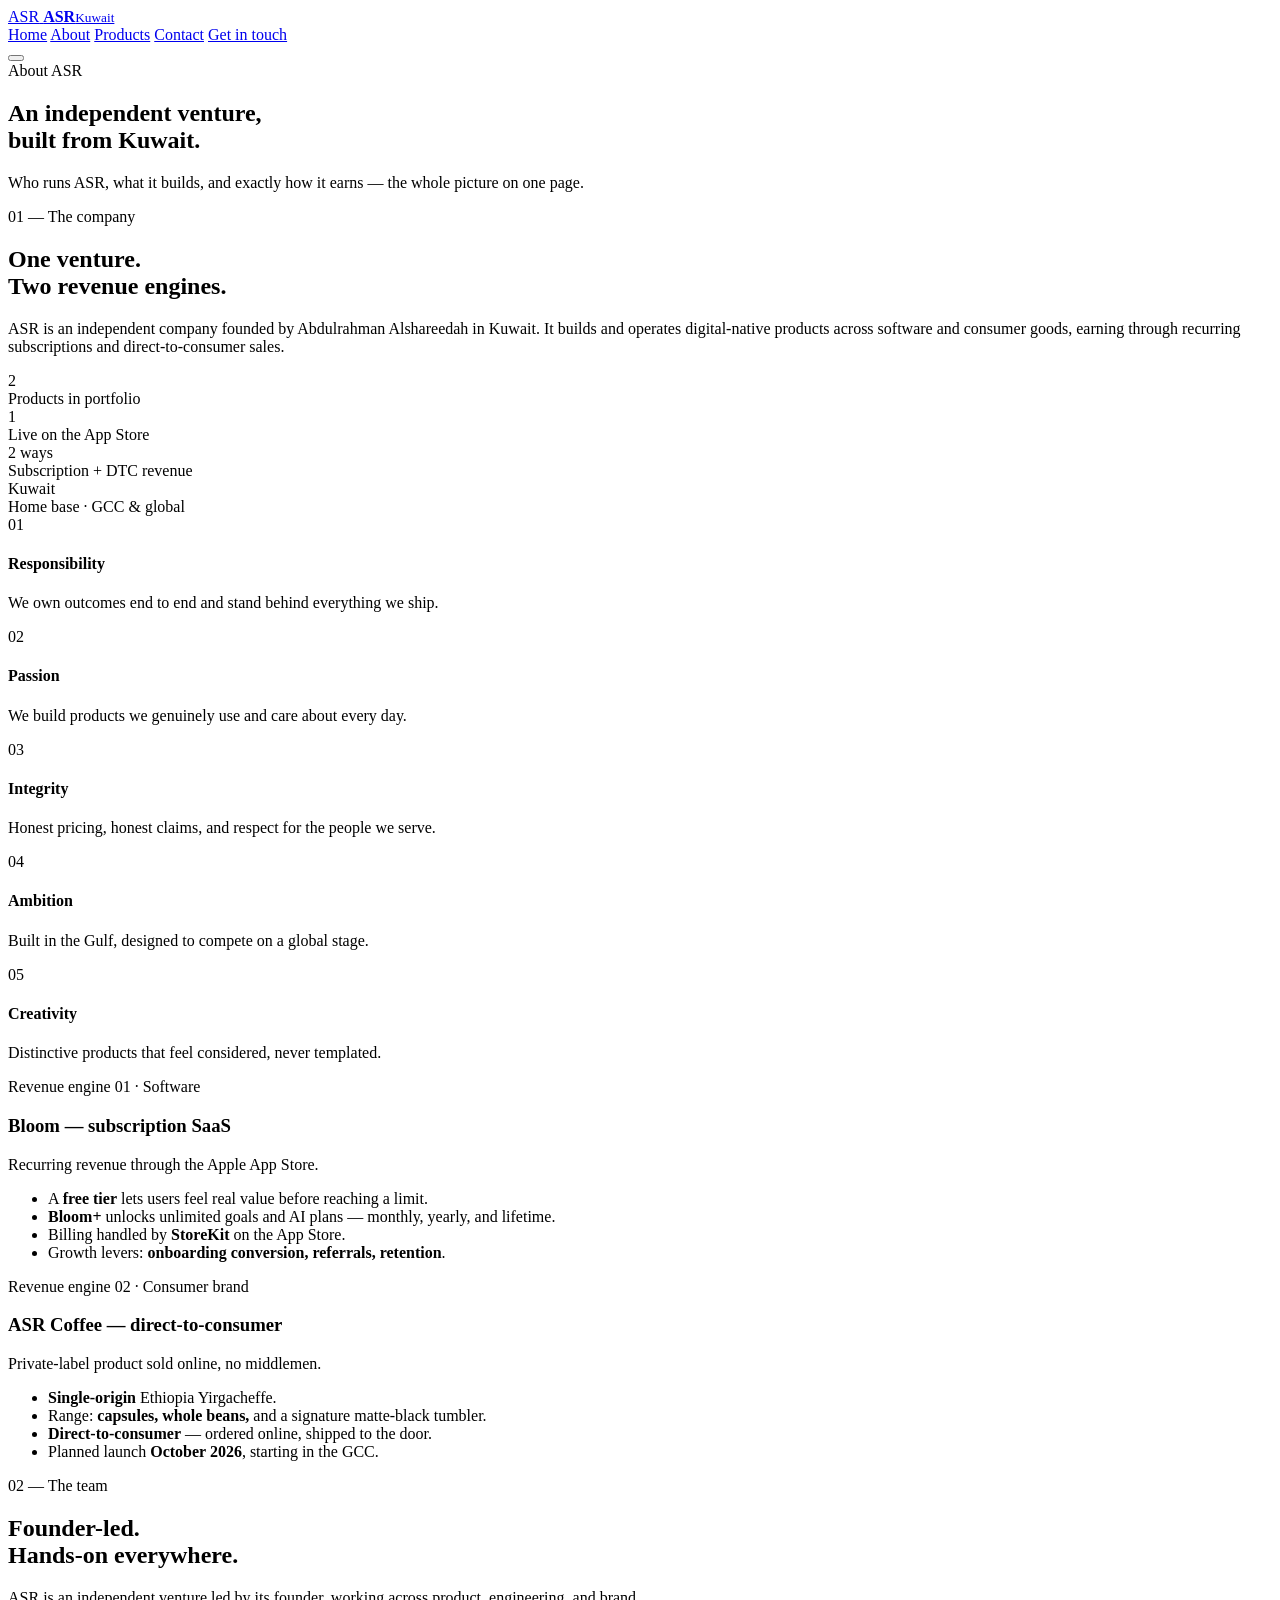
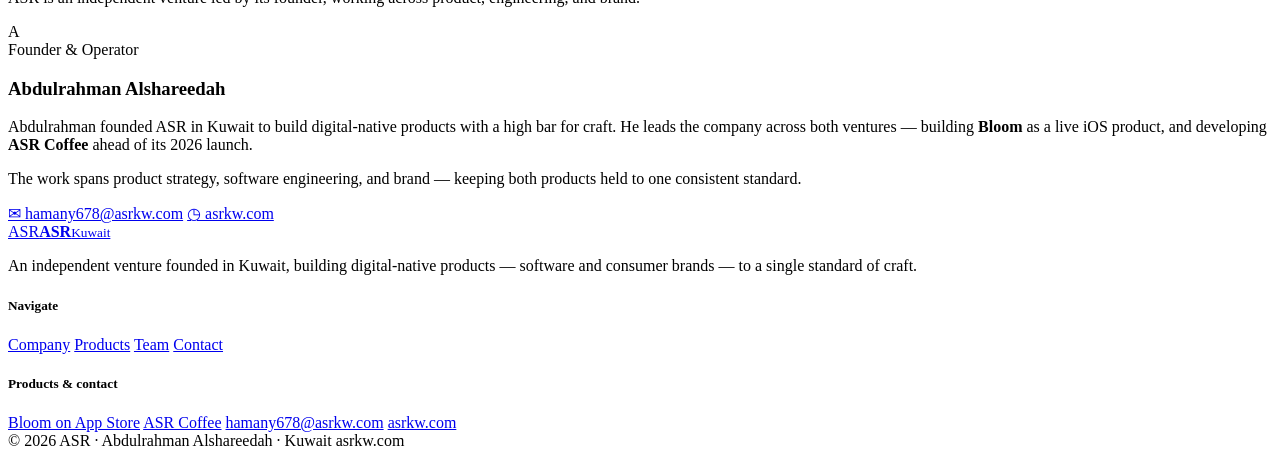
==== about.html @ 15bb542c "Add files via upload" ====
<!DOCTYPE html>
<html lang="en">
<head>
<meta charset="UTF-8" />
<meta name="viewport" content="width=device-width, initial-scale=1.0" />
<title>About ASR — Company, business model and team</title>
<meta name="description" content="ASR is an independent company founded by Abdulrahman Alshareedah in Kuwait, earning through subscription software and direct-to-consumer sales. Meet the founder and see how the business works." />
<meta name="author" content="Abdulrahman Alshareedah" />

<meta property="og:type" content="website" />
<meta property="og:site_name" content="ASR" />
<meta property="og:title" content="About ASR — Company, business model and team" />
<meta property="og:description" content="ASR is an independent company founded by Abdulrahman Alshareedah in Kuwait, earning through subscription software and direct-to-consumer sales. Meet the founder and see how the business works." />
<meta property="og:url" content="https://asrkw.com/about" />
<link rel="canonical" href="https://asrkw.com/about" />

<link rel="preconnect" href="https://fonts.googleapis.com" />
<link rel="preconnect" href="https://fonts.gstatic.com" crossorigin />
<link href="https://fonts.googleapis.com/css2?family=Fraunces:ital,opsz,wght@0,9..144,300;0,9..144,400;0,9..144,500;0,9..144,600;1,9..144,300;1,9..144,400&family=Hanken+Grotesk:wght@400;500;600;700&family=Space+Mono:wght@400;700&display=swap" rel="stylesheet" />
<link rel="stylesheet" href="/assets/css/site.css" />
<script type="application/ld+json">
{
  "@context": "https://schema.org",
  "@type": "Organization",
  "name": "ASR",
  "url": "https://asrkw.com",
  "email": "hamany678@asrkw.com",
  "description": "An independent Kuwait-based venture building and operating digital-native products: Bloom, an AI-powered goal-tracking iOS app sold by subscription, and ASR Coffee, a single-origin private-label coffee brand sold direct to consumer.",
  "address": {
    "@type": "PostalAddress",
    "addressCountry": "KW"
  },
  "founder": {
    "@type": "Person",
    "name": "Abdulrahman Alshareedah",
    "jobTitle": "Founder & Operator"
  },
  "makesOffer": [
    {
      "@type": "Offer",
      "itemOffered": {
        "@type": "SoftwareApplication",
        "name": "Bloom",
        "applicationCategory": "LifestyleApplication",
        "operatingSystem": "iOS",
        "url": "https://apps.apple.com/app/id6757602403"
      }
    },
    {
      "@type": "Offer",
      "itemOffered": {
        "@type": "Product",
        "name": "ASR Coffee",
        "description": "Single-origin Ethiopia Yirgacheffe capsules, whole beans and a signature tumbler. Launching October 2026."
      }
    }
  ]
}
</script>
</head>
<body>
<div class="progress" id="progress" aria-hidden="true"></div>
<header class="nav" id="nav">
  <div class="wrap nav-inner">
    <a href="/" class="brand" aria-label="ASR home">
      <span class="mark">ASR</span>
      <span class="word"><b>ASR</b><small>Kuwait</small></span>
    </a>
    <nav class="links" id="navlinks" aria-label="Primary">
      <a href="/">Home</a>
      <a href="/about" aria-current="page">About</a>
      <a href="/products">Products</a>
      <a href="/contact">Contact</a>
      <a href="/contact" class="btn btn-dark">Get in touch</a>
    </nav>
    <button class="nav-toggle" id="navToggle" aria-label="Toggle menu" aria-expanded="false" aria-controls="navlinks"><span></span></button>
  </div>
</header>
<main id="top">

<section class="section">
  <div class="wrap">
    <div class="section-head">
      <div class="col-left">
        <span class="idx">About ASR</span>
        <h2>An independent venture,<br/>built from Kuwait.</h2>
      </div>
      <p class="lead">Who runs ASR, what it builds, and exactly how it earns — the whole picture on one page.</p>
    </div>
  </div>
</section>
<section class="section" id="company">
  <div class="wrap">
    <div class="section-head">
      <div class="col-left">
        <span class="idx">01 — The company</span>
        <h2>One venture.<br/>Two revenue engines.</h2>
      </div>
      <p class="lead">
        ASR is an independent company founded by Abdulrahman Alshareedah in Kuwait.
        It builds and operates digital-native products across software and consumer
        goods, earning through recurring subscriptions and direct-to-consumer sales.
      </p>
    </div>

    <!-- stats -->
    <div class="stat-row">
      <div class="stat reveal"><div class="n">2</div><div class="k">Products in portfolio</div></div>
      <div class="stat reveal d1"><div class="n">1</div><div class="k">Live on the App Store</div></div>
      <div class="stat reveal d2"><div class="n">2&nbsp;ways</div><div class="k">Subscription + DTC revenue</div></div>
      <div class="stat reveal d3"><div class="n">Kuwait</div><div class="k">Home base · GCC &amp; global</div></div>
    </div>

    <!-- values -->
    <div class="values">
      <div class="value reveal"><span class="vn">01</span><h4>Responsibility</h4><p>We own outcomes end to end and stand behind everything we ship.</p></div>
      <div class="value reveal"><span class="vn">02</span><h4>Passion</h4><p>We build products we genuinely use and care about every day.</p></div>
      <div class="value reveal"><span class="vn">03</span><h4>Integrity</h4><p>Honest pricing, honest claims, and respect for the people we serve.</p></div>
      <div class="value reveal"><span class="vn">04</span><h4>Ambition</h4><p>Built in the Gulf, designed to compete on a global stage.</p></div>
      <div class="value reveal"><span class="vn">05</span><h4>Creativity</h4><p>Distinctive products that feel considered, never templated.</p></div>
    </div>

    <!-- business model -->
    <div class="model">
      <div class="model-card reveal">
        <span class="label badge">Revenue engine 01 · Software</span>
        <h3>Bloom — subscription SaaS</h3>
        <p class="tagline">Recurring revenue through the Apple App Store.</p>
        <ul>
          <li><span>A <b>free tier</b> lets users feel real value before reaching a limit.</span></li>
          <li><span><b>Bloom+</b> unlocks unlimited goals and AI plans — monthly, yearly, and lifetime.</span></li>
          <li><span>Billing handled by <b>StoreKit</b> on the App Store.</span></li>
          <li><span>Growth levers: <b>onboarding conversion, referrals, retention</b>.</span></li>
        </ul>
      </div>
      <div class="model-card coffee reveal d1">
        <span class="label badge">Revenue engine 02 · Consumer brand</span>
        <h3>ASR Coffee — direct-to-consumer</h3>
        <p class="tagline">Private-label product sold online, no middlemen.</p>
        <ul>
          <li><span><b>Single-origin</b> Ethiopia Yirgacheffe.</span></li>
          <li><span>Range: <b>capsules, whole beans,</b> and a signature matte-black tumbler.</span></li>
          <li><span><b>Direct-to-consumer</b> — ordered online, shipped to the door.</span></li>
          <li><span>Planned launch <b>October 2026</b>, starting in the GCC.</span></li>
        </ul>
      </div>
    </div>
  </div>
</section>
<section class="section" id="team">
  <div class="wrap">
    <div class="section-head">
      <div class="col-left">
        <span class="idx">02 — The team</span>
        <h2>Founder-led.<br/>Hands-on everywhere.</h2>
      </div>
      <p class="lead">ASR is an independent venture led by its founder, working across product, engineering, and brand.</p>
    </div>

    <div class="founder reveal d1">
      <!-- IMAGE PLACEHOLDER: <img src="assets/founder.jpg" alt="Abdulrahman Alshareedah" /> -->
      <div class="portrait" aria-hidden="true">A</div>
      <div>
        <div class="role label">Founder &amp; Operator</div>
        <h3>Abdulrahman Alshareedah</h3>
        <p>Abdulrahman founded ASR in Kuwait to build digital-native products with a high bar for craft. He leads the company across both ventures — building <strong>Bloom</strong> as a live iOS product, and developing <strong>ASR Coffee</strong> ahead of its 2026 launch.</p>
        <p>The work spans product strategy, software engineering, and brand — keeping both products held to one consistent standard.</p>
        <div class="links">
          <a class="chip" href="mailto:hamany678@asrkw.com">✉ hamany678@asrkw.com</a>
          <a class="chip" href="https://asrkw.com" target="_blank" rel="noopener">◷ asrkw.com</a>
        </div>
      </div>
    </div>
  </div>
</section>

</main>
<footer>
  <div class="wrap">
    <div class="foot-top">
      <div>
        <a href="/" class="brand" aria-label="ASR home"><span class="mark">ASR</span><span class="word"><b>ASR</b><small>Kuwait</small></span></a>
        <p class="blurb">An independent venture founded in Kuwait, building digital-native products — software and consumer brands — to a single standard of craft.</p>
      </div>
      <div class="foot-col">
        <h5>Navigate</h5>
        <a href="/about">Company</a>
        <a href="/products">Products</a>
        <a href="/about#team">Team</a>
        <a href="/contact">Contact</a>
      </div>
      <div class="foot-col">
        <h5>Products &amp; contact</h5>
        <a href="https://apps.apple.com/app/id6757602403" target="_blank" rel="noopener">Bloom on App Store</a>
        <a href="/products#coffee">ASR Coffee</a>
        <a href="mailto:hamany678@asrkw.com">hamany678@asrkw.com</a>
        <a href="https://asrkw.com" target="_blank" rel="noopener">asrkw.com</a>
      </div>
    </div>
    <div class="foot-bottom">
      <span>© <span id="year">2026</span> ASR · Abdulrahman Alshareedah · Kuwait</span>
      <span>asrkw.com</span>
    </div>
  </div>
</footer>

<script src="/assets/js/site.js" defer></script>
</body>
</html>
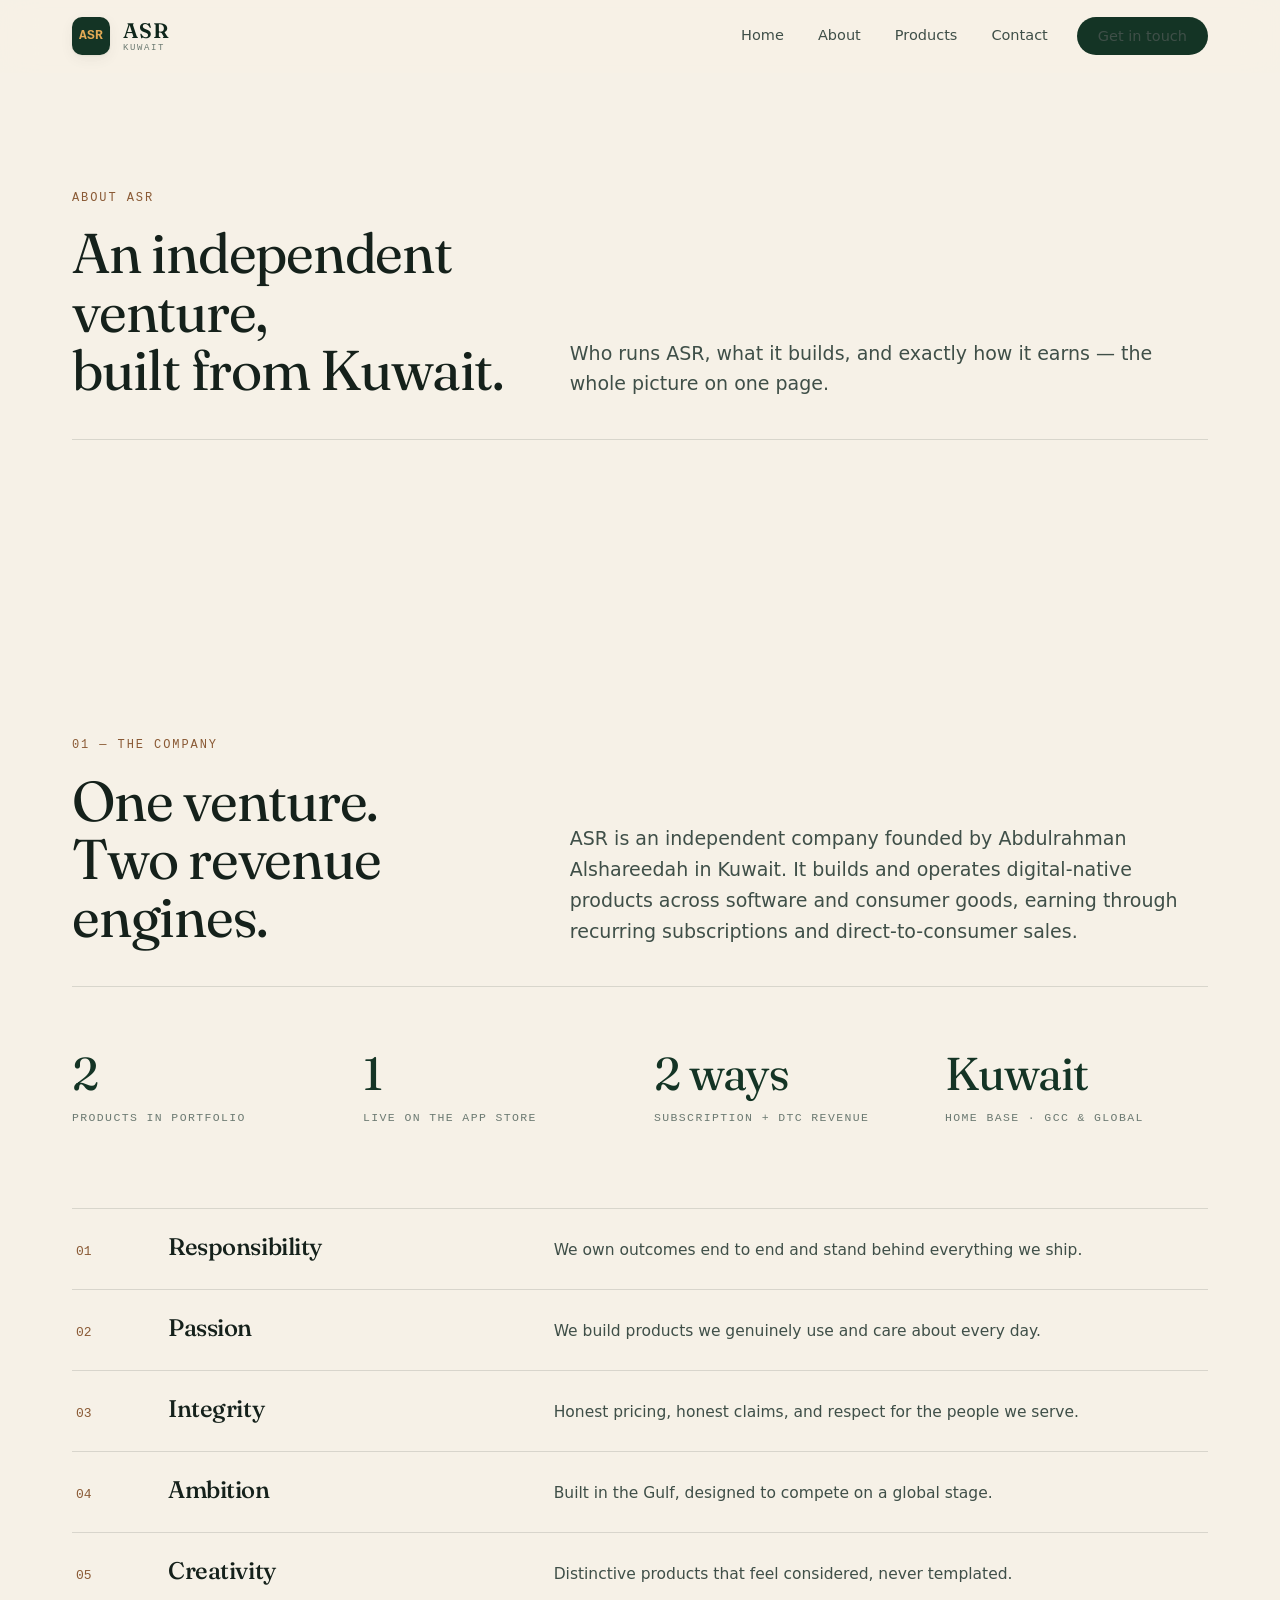
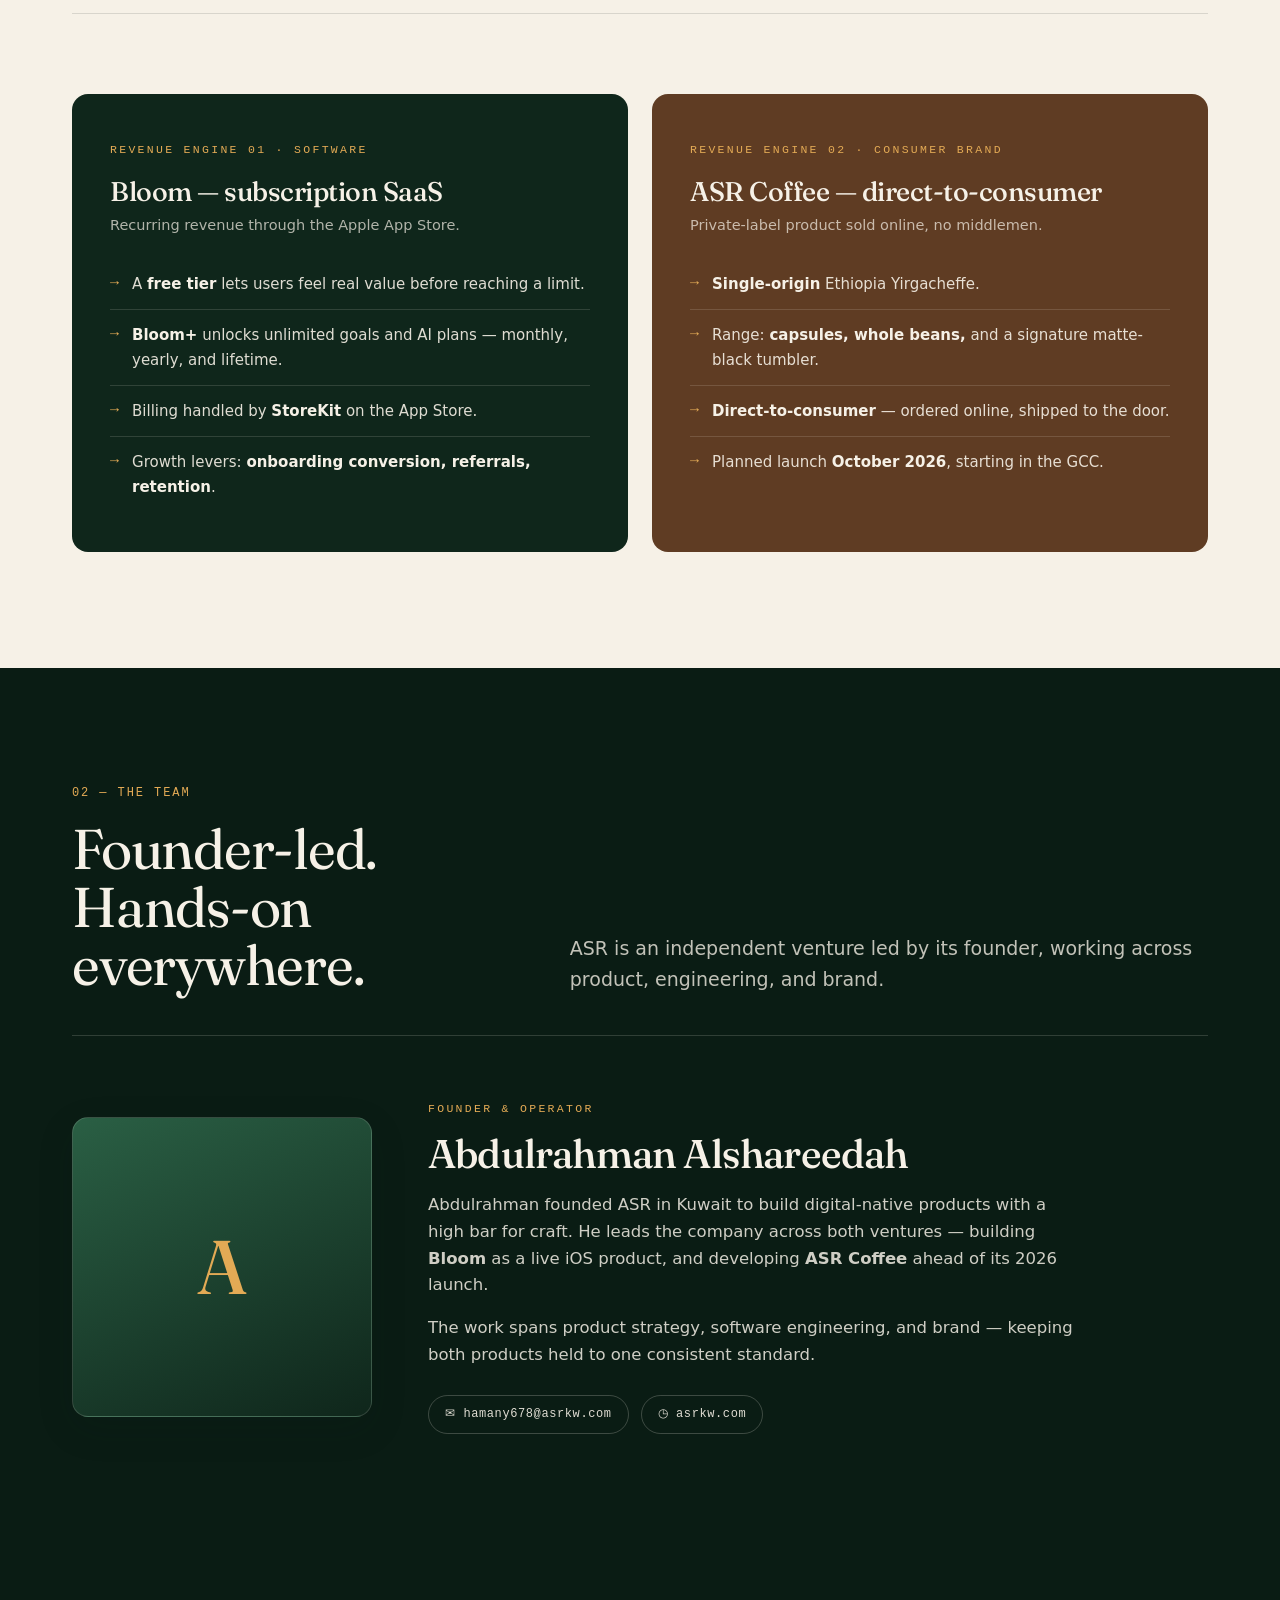
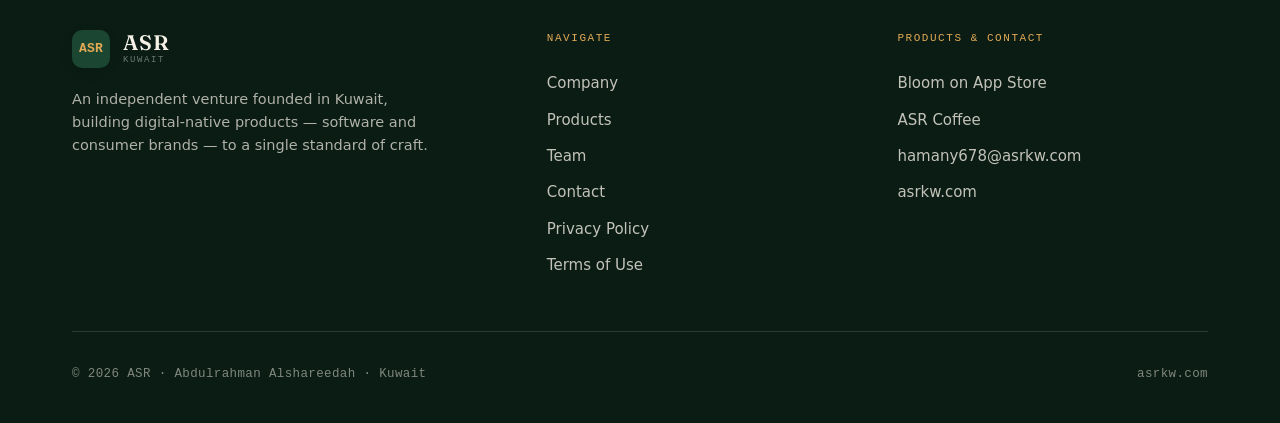
==== commit fad3a05b: "Fix and extend company site; host on Firebase - Move site.css/site.js into assets/ (pages referenced" ====
--- a/about.html
+++ b/about.html
@@ -188,6 +188,8 @@
         <a href="/products">Products</a>
         <a href="/about#team">Team</a>
         <a href="/contact">Contact</a>
+        <a href="/privacy">Privacy Policy</a>
+        <a href="/terms">Terms of Use</a>
       </div>
       <div class="foot-col">
         <h5>Products &amp; contact</h5>
--- a/assets/css/site.css
+++ b/assets/css/site.css
@@ -0,0 +1,451 @@
+  /* ============================================================
+     ASR — design tokens
+     Deep evergreen world · warm off-white paper · coffee-umber + amber
+     ============================================================ */
+  :root {
+    --evergreen-900: #0a1c14;
+    --evergreen-800: #0f261b;
+    --evergreen-700: #143425;
+    --evergreen-600: #1b4632;
+    --evergreen-500: #2a5f44;
+    --evergreen-400: #4a8466;
+
+    --paper:        #f6f1e7;
+    --paper-soft:   #efe7d7;
+    --paper-card:   #fffdf7;
+
+    --umber:        #5f3c23;
+    --umber-soft:   #8a5a35;
+    --amber:        #cf8a2a;
+    --amber-soft:   #e3aa55;
+
+    --ink:          #15211b;
+    --ink-soft:     #3f4f48;
+    --ink-faint:    #6c7a72;
+
+    --line:         rgba(21, 33, 27, 0.13);
+    --line-soft:    rgba(21, 33, 27, 0.08);
+    --line-strong:  rgba(21, 33, 27, 0.22);
+
+    --serif: "Fraunces", Georgia, "Times New Roman", serif;
+    --sans:  "Hanken Grotesk", system-ui, -apple-system, "Segoe UI", sans-serif;
+    --mono:  "Space Mono", ui-monospace, "SF Mono", Menlo, monospace;
+
+    --shadow-sm: 0 1px 2px rgba(10, 28, 20, 0.05), 0 4px 14px rgba(10, 28, 20, 0.06);
+    --shadow-md: 0 12px 36px rgba(10, 28, 20, 0.13);
+    --shadow-lg: 0 30px 70px rgba(10, 28, 20, 0.24);
+
+    --radius: 16px;
+    --radius-sm: 11px;
+    --maxw: 1200px;
+    --ease: cubic-bezier(0.16, 1, 0.3, 1);
+  }
+
+  * { box-sizing: border-box; }
+
+  html { scroll-behavior: smooth; -webkit-text-size-adjust: 100%; scroll-padding-top: 84px; }
+  @media (prefers-reduced-motion: reduce) { html { scroll-behavior: auto; } }
+
+  body {
+    margin: 0;
+    font-family: var(--sans);
+    color: var(--ink);
+    background: var(--paper);
+    line-height: 1.62;
+    font-size: 17px;
+    -webkit-font-smoothing: antialiased;
+    text-rendering: optimizeLegibility;
+    overflow-x: hidden;
+  }
+
+  h1, h2, h3, h4 {
+    font-family: var(--serif);
+    font-weight: 400;
+    line-height: 1.04;
+    letter-spacing: -0.018em;
+    margin: 0;
+    color: var(--ink);
+  }
+
+  a { color: inherit; }
+  img { max-width: 100%; display: block; }
+  ::selection { background: var(--amber-soft); color: var(--evergreen-900); }
+
+  /* ---------- layout ---------- */
+  .wrap { width: 100%; max-width: var(--maxw); margin: 0 auto; padding: 0 32px; }
+
+  /* label / eyebrow (mono, tracked) */
+  .label {
+    font-family: var(--mono);
+    font-size: 11.5px;
+    letter-spacing: 0.2em;
+    text-transform: uppercase;
+    color: var(--umber-soft);
+    font-weight: 400;
+  }
+
+  /* section header w/ index number + hairline */
+  .section { padding: 116px 0; position: relative; }
+  .section-head {
+    display: grid;
+    grid-template-columns: minmax(0, 0.9fr) minmax(0, 1.3fr);
+    gap: 24px 56px;
+    align-items: end;
+    padding-bottom: 40px;
+    border-bottom: 1px solid var(--line);
+    margin-bottom: 64px;
+  }
+  .section-head .idx {
+    font-family: var(--mono);
+    font-size: 12px;
+    letter-spacing: 0.16em;
+    color: var(--umber-soft);
+    text-transform: uppercase;
+  }
+  .section-head h2 {
+    font-size: clamp(32px, 4.6vw, 56px);
+    letter-spacing: -0.022em;
+  }
+  .section-head .lead {
+    font-size: clamp(16px, 1.7vw, 19px);
+    color: var(--ink-soft);
+    margin: 0;
+    max-width: 52ch;
+  }
+  .section-head .col-left { display: flex; flex-direction: column; gap: 16px; }
+
+  /* ---------- buttons ---------- */
+  .btn {
+    display: inline-flex; align-items: center; justify-content: center; gap: 9px;
+    font-family: var(--sans); font-weight: 600; font-size: 15px; line-height: 1;
+    padding: 15px 26px; border-radius: 999px; border: 1px solid transparent;
+    cursor: pointer; text-decoration: none;
+    transition: transform .25s var(--ease), background .25s var(--ease),
+                box-shadow .25s var(--ease), color .25s var(--ease), border-color .25s var(--ease);
+    white-space: nowrap;
+  }
+  .btn-primary { background: var(--amber); color: var(--evergreen-900); box-shadow: var(--shadow-sm); }
+  .btn-primary:hover { background: var(--amber-soft); transform: translateY(-2px); box-shadow: var(--shadow-md); }
+  .btn-dark { background: var(--evergreen-700); color: var(--paper); }
+  .btn-dark:hover { background: var(--evergreen-600); transform: translateY(-2px); box-shadow: var(--shadow-md); }
+  .btn-ghost { background: transparent; color: var(--paper); border-color: rgba(246,241,231,.35); }
+  .btn-ghost:hover { border-color: var(--paper); background: rgba(246,241,231,.06); transform: translateY(-2px); }
+  .btn-line { background: transparent; color: var(--ink); border-color: var(--line-strong); }
+  .btn-line:hover { border-color: var(--evergreen-600); color: var(--evergreen-700); transform: translateY(-2px); }
+
+  .btn:focus-visible, a:focus-visible, input:focus-visible, textarea:focus-visible, button:focus-visible {
+    outline: 3px solid var(--amber); outline-offset: 3px; border-radius: 6px;
+  }
+
+  /* link with arrow */
+  .arrow-link {
+    display: inline-flex; align-items: center; gap: 8px;
+    text-decoration: none; font-weight: 600; font-size: 15px; color: var(--evergreen-700);
+    transition: gap .25s var(--ease), color .2s var(--ease);
+  }
+  .arrow-link:hover { gap: 13px; color: var(--evergreen-500); }
+
+  /* ============================================================ */
+  #progress {
+    position: fixed; top: 0; left: 0; height: 2px; width: 0%;
+    background: linear-gradient(90deg, var(--amber), var(--umber-soft));
+    z-index: 1000; transition: width .08s linear;
+  }
+
+  /* ============================================================
+     NAV
+     ============================================================ */
+  header.nav {
+    position: sticky; top: 0; z-index: 900;
+    background: rgba(246, 241, 231, 0.78);
+    backdrop-filter: saturate(160%) blur(16px);
+    -webkit-backdrop-filter: saturate(160%) blur(16px);
+    border-bottom: 1px solid transparent;
+    transition: border-color .3s var(--ease), background .3s var(--ease);
+  }
+  header.nav.scrolled { border-bottom-color: var(--line); background: rgba(246,241,231,.93); }
+  .nav-inner { display: flex; align-items: center; justify-content: space-between; height: 72px; }
+
+  .brand { display: inline-flex; align-items: center; gap: 13px; text-decoration: none; }
+  .brand .mark {
+    width: 38px; height: 38px; border-radius: 10px;
+    background: var(--evergreen-700); color: var(--amber-soft);
+    display: grid; place-items: center;
+    font-family: var(--mono); font-size: 13px; font-weight: 700; letter-spacing: .02em;
+    box-shadow: var(--shadow-sm);
+  }
+  .brand .word { display: flex; flex-direction: column; line-height: 1; }
+  .brand .word b { font-family: var(--serif); font-weight: 600; font-size: 21px; letter-spacing: .04em; color: var(--evergreen-800); }
+  .brand .word small { font-family: var(--mono); font-size: 9px; letter-spacing: .18em; text-transform: uppercase; color: var(--ink-faint); margin-top: 3px; }
+
+  nav.links { display: flex; align-items: center; gap: 4px; }
+  nav.links a {
+    text-decoration: none; font-size: 14.5px; font-weight: 500; color: var(--ink-soft);
+    padding: 9px 15px; border-radius: 999px;
+    transition: color .2s var(--ease), background .2s var(--ease);
+  }
+  nav.links a:hover { color: var(--evergreen-700); background: rgba(27,70,50,.08); }
+  nav.links .btn { margin-left: 10px; padding: 11px 20px; }
+
+  .nav-toggle { display: none; background: none; border: 1px solid var(--line-strong); border-radius: 10px; width: 46px; height: 42px; cursor: pointer; color: var(--ink); }
+  .nav-toggle span, .nav-toggle span::before, .nav-toggle span::after {
+    content: ""; display: block; width: 20px; height: 2px; background: currentColor; margin: 0 auto; position: relative;
+    transition: transform .25s var(--ease), opacity .25s var(--ease);
+  }
+  .nav-toggle span::before { position: absolute; top: -6px; }
+  .nav-toggle span::after  { position: absolute; top: 6px; }
+
+  /* ============================================================
+     HERO — masthead
+     ============================================================ */
+  .hero {
+    position: relative; overflow: hidden; isolation: isolate;
+    color: var(--paper);
+    background:
+      radial-gradient(1200px 620px at 82% -8%, rgba(207,138,42,.20), transparent 58%),
+      radial-gradient(900px 700px at 6% 112%, rgba(74,132,102,.24), transparent 55%),
+      linear-gradient(168deg, var(--evergreen-900), var(--evergreen-700) 56%, var(--evergreen-800));
+  }
+  .hero::after {
+    content: ""; position: absolute; inset: 0; z-index: -1; pointer-events: none;
+    background: radial-gradient(120% 130% at 50% 0%, transparent 52%, rgba(0,0,0,.30));
+  }
+  .hero .wrap { padding-top: 92px; padding-bottom: 0; }
+  .hero .topline {
+    display: flex; flex-wrap: wrap; gap: 14px 28px; align-items: center;
+    color: var(--amber-soft); margin-bottom: 54px;
+  }
+  .hero .topline .dot { width: 6px; height: 6px; border-radius: 50%; background: var(--amber-soft); display: inline-block; }
+  .hero .topline span.label { color: rgba(246,241,231,.65); }
+
+  .hero h1 {
+    color: var(--paper);
+    font-size: clamp(44px, 8vw, 116px);
+    font-weight: 300;
+    letter-spacing: -0.035em;
+    line-height: 0.96;
+    max-width: 16ch;
+  }
+  .hero h1 em { font-style: italic; font-weight: 300; color: var(--amber-soft); }
+
+  .hero-lower {
+    display: grid; grid-template-columns: 1.1fr 0.9fr; gap: 48px;
+    align-items: end;
+    margin-top: 52px; padding: 44px 0 64px;
+  }
+  .hero-lower p.sub { font-size: clamp(17px, 2vw, 20px); color: rgba(246,241,231,.84); max-width: 50ch; margin: 0; }
+  .hero-cta { display: flex; flex-wrap: wrap; gap: 14px; justify-content: flex-end; }
+  @media (max-width: 940px) { .hero-cta { justify-content: flex-start; } }
+
+  /* marquee strip */
+  .marquee {
+    border-top: 1px solid rgba(246,241,231,.16);
+    border-bottom: 1px solid rgba(246,241,231,.16);
+    overflow: hidden; white-space: nowrap; background: rgba(0,0,0,.12);
+  }
+  .marquee-track {
+    display: inline-flex; align-items: center; gap: 0;
+    padding: 16px 0; animation: scroll-x 32s linear infinite; will-change: transform;
+  }
+  .marquee-track span {
+    font-family: var(--mono); font-size: 12.5px; letter-spacing: .16em; text-transform: uppercase;
+    color: rgba(246,241,231,.62); padding: 0 26px;
+    display: inline-flex; align-items: center; gap: 26px;
+  }
+  .marquee-track span::after { content: "✳"; color: var(--amber-soft); }
+  @keyframes scroll-x { from { transform: translateX(0); } to { transform: translateX(-50%); } }
+  @media (prefers-reduced-motion: reduce) { .marquee-track { animation: none; } }
+
+  /* ============================================================
+     scroll reveal
+     ============================================================ */
+  .reveal { opacity: 0; transform: translateY(24px); transition: opacity .7s var(--ease), transform .7s var(--ease); will-change: opacity, transform; }
+  .reveal.in { opacity: 1; transform: none; }
+  .reveal.d1 { transition-delay: .08s; } .reveal.d2 { transition-delay: .16s; } .reveal.d3 { transition-delay: .24s; }
+  @media (prefers-reduced-motion: reduce) {
+    .reveal { opacity: 1 !important; transform: none !important; transition: none !important; }
+    #progress { transition: none; } * { scroll-behavior: auto !important; }
+  }
+
+  /* ============================================================
+     COMPANY + BUSINESS MODEL
+     ============================================================ */
+  #company { background: var(--paper); }
+
+  .stat-row {
+    display: grid; grid-template-columns: repeat(4, 1fr); gap: 28px;
+    margin-bottom: 80px;
+  }
+  .stat .n { font-family: var(--serif); font-size: clamp(30px, 4vw, 46px); color: var(--evergreen-700); letter-spacing: -0.02em; line-height: 1; }
+  .stat .k { font-family: var(--mono); font-size: 11.5px; letter-spacing: .12em; text-transform: uppercase; color: var(--ink-faint); margin-top: 12px; }
+
+  /* values — editorial list with hairlines */
+  .values { border-top: 1px solid var(--line); }
+  .value {
+    display: grid; grid-template-columns: 64px 1.1fr 2fr; gap: 28px; align-items: baseline;
+    padding: 26px 4px; border-bottom: 1px solid var(--line);
+    transition: background .3s var(--ease), padding-left .3s var(--ease);
+  }
+  .value:hover { background: rgba(27,70,50,.04); padding-left: 16px; }
+  .value .vn { font-family: var(--mono); font-size: 13px; color: var(--umber-soft); }
+  .value h4 { font-size: 24px; font-weight: 500; }
+  .value p { margin: 0; color: var(--ink-soft); font-size: 15.5px; }
+
+  /* business model band */
+  .model { margin-top: 80px; display: grid; grid-template-columns: 1fr 1fr; gap: 24px; }
+  .model-card {
+    background: var(--evergreen-800); color: var(--paper);
+    border-radius: var(--radius); padding: 40px 38px; position: relative; overflow: hidden;
+    transition: transform .35s var(--ease), box-shadow .35s var(--ease);
+  }
+  .model-card:hover { transform: translateY(-4px); box-shadow: var(--shadow-lg); }
+  .model-card.coffee { background: var(--umber); }
+  .model-card .badge { color: var(--amber-soft); margin-bottom: 18px; display: inline-block; }
+  .model-card h3 { color: var(--paper); font-size: 27px; font-weight: 500; margin-bottom: 8px; }
+  .model-card .tagline { color: rgba(246,241,231,.7); font-size: 14.5px; margin: 0 0 22px; }
+  .model-card ul { list-style: none; margin: 0; padding: 0; }
+  .model-card li { display: flex; gap: 13px; padding: 13px 0; border-bottom: 1px solid rgba(246,241,231,.14); font-size: 15px; color: rgba(246,241,231,.9); }
+  .model-card li:last-child { border-bottom: none; }
+  .model-card li b { color: var(--paper); font-weight: 600; }
+  .model-card li::before { content: "→"; color: var(--amber-soft); font-family: var(--mono); flex: none; }
+
+  /* ============================================================
+     PRODUCTS — portfolio index + detail
+     ============================================================ */
+  #products { background: var(--paper-soft); }
+
+  /* index table */
+  .pindex { border-top: 1px solid var(--line); margin-bottom: 88px; }
+  .pindex a.row {
+    display: grid; grid-template-columns: 56px 1.4fr 1.6fr 0.7fr 40px; gap: 24px; align-items: center;
+    padding: 26px 6px; border-bottom: 1px solid var(--line); text-decoration: none; color: inherit;
+    transition: background .3s var(--ease), padding-left .3s var(--ease);
+  }
+  .pindex a.row:hover { background: rgba(27,70,50,.05); padding-left: 16px; }
+  .pindex .ri { font-family: var(--mono); font-size: 13px; color: var(--umber-soft); }
+  .pindex .rname { font-family: var(--serif); font-size: clamp(22px, 3vw, 30px); font-weight: 500; }
+  .pindex .rdesc { color: var(--ink-soft); font-size: 15px; }
+  .pindex .rstat { font-family: var(--mono); font-size: 11px; letter-spacing: .08em; text-transform: uppercase; }
+  .pindex .arrow { font-family: var(--mono); color: var(--ink-faint); text-align: right; transition: transform .25s var(--ease), color .2s var(--ease); }
+  .pindex a.row:hover .arrow { transform: translateX(5px); color: var(--evergreen-600); }
+
+  .pill { font-family: var(--mono); font-size: 10.5px; letter-spacing: .1em; padding: 5px 11px; border-radius: 999px; text-transform: uppercase; white-space: nowrap; }
+  .pill.live { background: var(--evergreen-500); color: var(--paper); }
+  .pill.soon { background: var(--amber-soft); color: var(--evergreen-900); }
+
+  /* product detail blocks */
+  .product { display: grid; grid-template-columns: 1fr 1fr; gap: 64px; align-items: center; padding: 56px 0; }
+  .product + .product { border-top: 1px solid var(--line); }
+  .product.reverse .pcopy { order: 2; }
+  .product .ptag { display: inline-flex; align-items: center; gap: 12px; margin-bottom: 18px; }
+  .product h3 { font-size: clamp(28px, 3.8vw, 42px); font-weight: 500; margin-bottom: 18px; }
+  .product p.desc { color: var(--ink-soft); font-size: 16.5px; margin: 0 0 26px; }
+  .feature-list { list-style: none; margin: 0 0 30px; padding: 0; }
+  .feature-list li { display: flex; gap: 13px; align-items: flex-start; padding: 9px 0; font-size: 15.5px; border-top: 1px solid var(--line-soft); }
+  .feature-list li:first-child { border-top: none; }
+  .feature-list li svg { flex: none; margin-top: 4px; }
+  .product .actions { display: flex; flex-wrap: wrap; gap: 12px; }
+
+  .pvisual { border-radius: var(--radius); overflow: hidden; box-shadow: var(--shadow-md); border: 1px solid var(--line); aspect-ratio: 4/3; position: relative; }
+  /* IMAGE PLACEHOLDER: replace .pvisual inner with <img src="assets/…png" alt="…" /> */
+  .pvisual .shot { position: absolute; inset: 0; display: grid; place-items: center; text-align: center; font-family: var(--mono); font-size: 12px; letter-spacing: .04em; color: rgba(246,241,231,.72); padding: 24px; }
+  .pvisual.bloom .shot  { background: linear-gradient(155deg, var(--evergreen-500), var(--evergreen-900)); }
+  .pvisual.coffee .shot { background: linear-gradient(155deg, var(--umber-soft), #22150b); }
+  .pvisual .shot .big { font-family: var(--serif); font-size: 34px; font-weight: 500; color: var(--paper); margin-bottom: 8px; letter-spacing: -0.01em; }
+
+  /* ============================================================
+     TEAM
+     ============================================================ */
+  #team { background: var(--evergreen-900); color: var(--paper); }
+  #team .section-head { border-bottom-color: rgba(246,241,231,.16); }
+  #team .section-head .idx { color: var(--amber-soft); }
+  #team h2 { color: var(--paper); }
+  #team .section-head .lead { color: rgba(246,241,231,.78); }
+
+  .founder { display: grid; grid-template-columns: 300px 1fr; gap: 56px; align-items: center; }
+  /* IMAGE PLACEHOLDER: replace .portrait with <img src="assets/founder.jpg" alt="Abdulrahman Alshareedah" /> */
+  .portrait {
+    aspect-ratio: 1; border-radius: var(--radius);
+    background: linear-gradient(155deg, var(--evergreen-500), var(--evergreen-800));
+    display: grid; place-items: center; font-family: var(--serif); font-size: 76px; font-weight: 500; color: var(--amber-soft);
+    box-shadow: var(--shadow-md); border: 1px solid rgba(246,241,231,.15);
+  }
+  .founder .role { color: var(--amber-soft); margin-bottom: 14px; }
+  .founder h3 { color: var(--paper); font-size: clamp(28px, 4vw, 40px); font-weight: 500; margin-bottom: 18px; letter-spacing: -0.02em; }
+  .founder p { color: rgba(246,241,231,.84); font-size: 16.5px; margin: 0 0 16px; max-width: 62ch; }
+  .founder .links { display: flex; gap: 12px; margin-top: 26px; flex-wrap: wrap; }
+  .chip { font-family: var(--mono); font-size: 12px; letter-spacing: .05em; padding: 9px 16px; border-radius: 999px; border: 1px solid rgba(246,241,231,.22); text-decoration: none; color: rgba(246,241,231,.9); transition: border-color .2s var(--ease), background .2s var(--ease); }
+  .chip:hover { border-color: var(--amber-soft); background: rgba(246,241,231,.06); }
+
+  /* ============================================================
+     CONTACT
+     ============================================================ */
+  #contact { background: var(--paper); }
+  .contact-grid { display: grid; grid-template-columns: 0.85fr 1.15fr; gap: 64px; align-items: start; }
+  .contact-aside h3 { font-size: 26px; font-weight: 500; margin-bottom: 14px; }
+  .contact-aside p { color: var(--ink-soft); margin: 0 0 28px; }
+  .contact-line { display: flex; flex-direction: column; gap: 5px; padding: 18px 0; border-top: 1px solid var(--line); }
+  .contact-line .k { font-family: var(--mono); font-size: 11px; letter-spacing: .12em; text-transform: uppercase; color: var(--umber-soft); }
+  .contact-line a, .contact-line span { font-size: 16.5px; color: var(--ink); text-decoration: none; font-weight: 500; }
+  .contact-line a:hover { color: var(--evergreen-600); }
+
+  form { background: var(--paper-card); border: 1px solid var(--line); border-radius: var(--radius); padding: 38px; box-shadow: var(--shadow-sm); }
+  .field { margin-bottom: 20px; }
+  .field label { display: block; font-family: var(--mono); font-size: 11.5px; letter-spacing: .1em; text-transform: uppercase; color: var(--ink-soft); margin-bottom: 8px; }
+  .field input, .field textarea { width: 100%; font-family: var(--sans); font-size: 16px; color: var(--ink); background: var(--paper); border: 1px solid var(--line-strong); border-radius: 11px; padding: 13px 15px; transition: border-color .2s var(--ease), box-shadow .2s var(--ease); }
+  .field input:focus, .field textarea:focus { border-color: var(--evergreen-500); box-shadow: 0 0 0 3px rgba(42,95,68,.15); outline: none; }
+  .field textarea { resize: vertical; min-height: 130px; }
+  form .row { display: grid; grid-template-columns: 1fr 1fr; gap: 18px; }
+  form button[type="submit"] { width: 100%; margin-top: 6px; }
+  .form-note { font-size: 13px; color: var(--ink-faint); margin: 14px 0 0; text-align: center; }
+  .form-status { margin-top: 16px; padding: 13px 16px; border-radius: 11px; font-size: 14.5px; display: none; }
+  .form-status.ok  { display: block; background: rgba(42,95,68,.12); color: var(--evergreen-600); border: 1px solid rgba(42,95,68,.3); }
+  .form-status.err { display: block; background: rgba(168,60,40,.1); color: #a8442a; border: 1px solid rgba(168,60,40,.3); }
+  .hp { position: absolute; left: -9999px; opacity: 0; height: 0; overflow: hidden; }
+
+  /* ============================================================
+     FOOTER
+     ============================================================ */
+  footer { background: var(--evergreen-900); color: rgba(246,241,231,.7); padding: 80px 0 40px; }
+  .foot-top { display: grid; grid-template-columns: 1.4fr 1fr 1fr; gap: 40px; padding-bottom: 48px; border-bottom: 1px solid rgba(246,241,231,.14); }
+  footer .brand .word b { color: var(--paper); }
+  footer .brand .mark { background: var(--evergreen-600); }
+  footer .blurb { margin: 20px 0 0; font-size: 14.5px; max-width: 40ch; line-height: 1.6; }
+  .foot-col h5 { font-family: var(--mono); font-size: 11px; letter-spacing: .14em; text-transform: uppercase; color: var(--amber-soft); margin: 0 0 18px; font-weight: 400; }
+  .foot-col a { display: block; color: rgba(246,241,231,.78); text-decoration: none; font-size: 15px; padding: 6px 0; }
+  .foot-col a:hover { color: var(--amber-soft); }
+  .foot-bottom { margin-top: 32px; display: flex; flex-wrap: wrap; gap: 12px; justify-content: space-between; font-size: 12.5px; font-family: var(--mono); letter-spacing: .03em; color: rgba(246,241,231,.5); }
+
+  /* ============================================================
+     RESPONSIVE
+     ============================================================ */
+  @media (max-width: 940px) {
+    .section-head { grid-template-columns: 1fr; gap: 18px; }
+    .hero-lower { grid-template-columns: 1fr; gap: 32px; align-items: start; }
+    .stat-row { grid-template-columns: repeat(2, 1fr); gap: 32px 24px; }
+    .model { grid-template-columns: 1fr; }
+    .product, .product.reverse { grid-template-columns: 1fr; gap: 32px; }
+    .product.reverse .pcopy { order: 0; }
+    .pvisual { aspect-ratio: 16/10; }
+    .founder { grid-template-columns: 1fr; gap: 32px; }
+    .portrait { max-width: 240px; }
+    .contact-grid { grid-template-columns: 1fr; gap: 40px; }
+    .pindex a.row { grid-template-columns: 40px 1fr auto; gap: 16px; }
+    .pindex .rdesc { display: none; }
+    .foot-top { grid-template-columns: 1fr 1fr; }
+  }
+  @media (max-width: 720px) {
+    nav.links { display: none; }
+    nav.links.open { display: flex; position: absolute; top: 72px; left: 0; right: 0; flex-direction: column; align-items: stretch; gap: 4px; padding: 16px 32px 22px; background: var(--paper); border-bottom: 1px solid var(--line); box-shadow: var(--shadow-md); }
+    nav.links.open a { padding: 12px 14px; font-size: 16px; }
+    nav.links.open .btn { margin: 8px 0 0; }
+    .nav-toggle { display: grid; place-items: center; }
+    .section { padding: 80px 0; }
+    .value { grid-template-columns: 40px 1fr; gap: 14px 16px; }
+    .value p { grid-column: 1 / -1; }
+    .stat-row { grid-template-columns: 1fr 1fr; }
+    .foot-top { grid-template-columns: 1fr; gap: 32px; }
+    form { padding: 26px; }
+    form .row { grid-template-columns: 1fr; }
+  }
+  @media (max-width: 400px) { body { font-size: 16px; } .wrap { padding: 0 20px; } }
